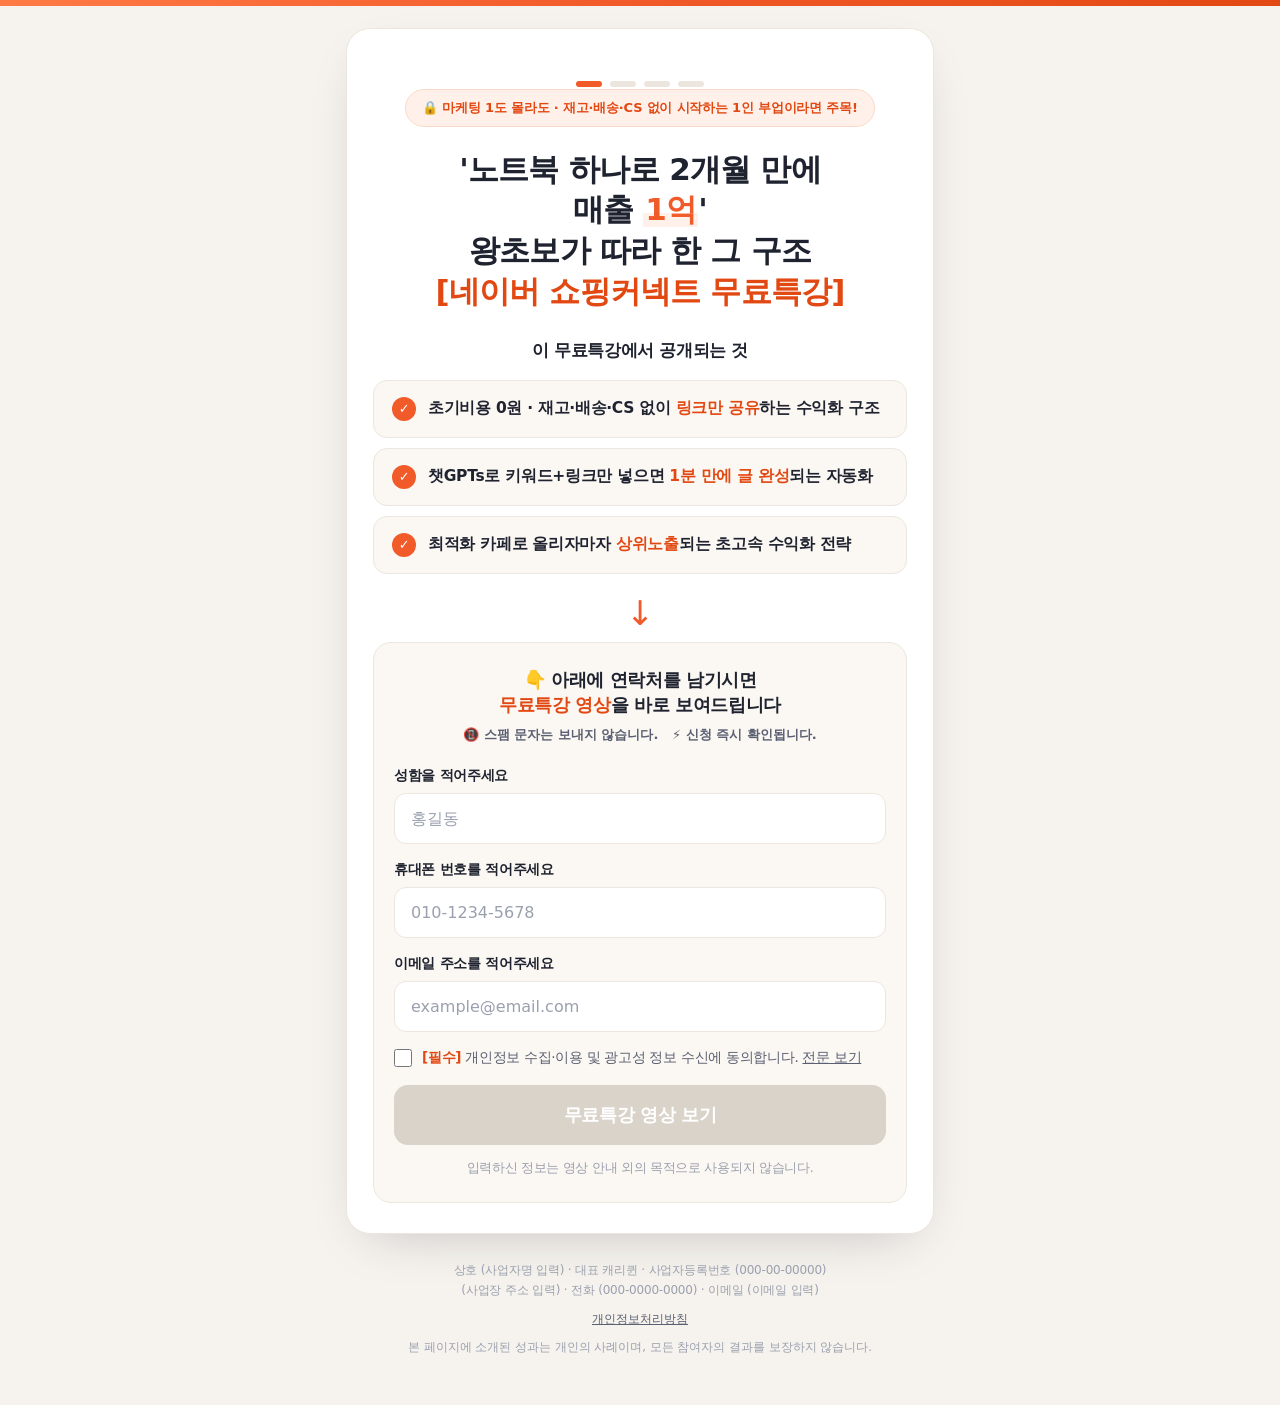
==== index.html @ 48c84d7c "확인문자 자동발송 추가 (DirectSend 서버리스 함수) - api/confirm-sms.js: DirectSend sms_change_word 호출(서버 전용, 키 비노출) " ====
<!DOCTYPE html>
<html lang="ko">
<head>
<meta charset="UTF-8" />
<meta name="viewport" content="width=device-width, initial-scale=1.0" />
<title>노트북 하나로 2개월 매출 1억 | 네이버 쇼핑커넥트 무료특강</title>
<meta name="description" content="왕초보도 따라한 네이버 쇼핑커넥트 수익화 무료특강. 초기비용 0원·재고 없이 링크만 공유하는 수익화 구조를 공개합니다." />
<meta property="og:type" content="website" />
<meta property="og:title" content="노트북 하나로 2개월 매출 1억 | 쇼핑커넥트 무료특강" />
<meta property="og:description" content="왕초보도 가능한 네이버 쇼핑커넥트 수익화. 무료특강 영상을 바로 받아보세요." />
<meta property="og:locale" content="ko_KR" />
<link rel="stylesheet" href="/assets/css/common.css" />
</head>
<body>
  <div class="topbar"></div>

  <main class="wrap">
    <section class="card">

      <!-- 퍼널 스텝: 1/4 -->
      <div class="steps"><span class="dot on"></span><span class="dot"></span><span class="dot"></span><span class="dot"></span></div>

      <div class="eyebrow-row">
        <span class="eyebrow">🔒 마케팅 1도 몰라도 · 재고·배송·CS 없이 시작하는 1인 부업이라면 주목!</span>
      </div>

      <h1>
        '노트북 하나로 2개월 만에<br />
        매출 <span class="hl">1억</span>'<br />
        왕초보가 따라 한 그 구조<br />
        <span class="box">[네이버 쇼핑커넥트 무료특강]</span>
      </h1>

      <p class="lead">이 무료특강에서 공개되는 것</p>

      <div class="benefits">
        <div class="benefit"><span class="chk">✓</span><span>초기비용 0원 · 재고·배송·CS 없이 <b>링크만 공유</b>하는 수익화 구조</span></div>
        <div class="benefit"><span class="chk">✓</span><span>챗GPTs로 키워드+링크만 넣으면 <b>1분 만에 글 완성</b>되는 자동화</span></div>
        <div class="benefit"><span class="chk">✓</span><span>최적화 카페로 올리자마자 <b>상위노출</b>되는 초고속 수익화 전략</span></div>
      </div>

      <div class="arrow">↓</div>

      <!-- 신청 폼 → 스티비 -->
      <div class="form-card">
        <form id="optin" name="stb_subscribe_form"
              action="https://stibee.com/api/v1.0/lists/xaS0ekIoukh2lSJZ5BQAuS59LAWE8g==/public/subscribers"
              method="POST" accept-charset="utf-8" novalidate>
          <p class="form-title">👇 아래에 연락처를 남기시면<br /><b>무료특강 영상</b>을 바로 보여드립니다</p>
          <p class="assure"><span>📵 스팸 문자는 보내지 않습니다.</span> &nbsp; <span>⚡ 신청 즉시 확인됩니다.</span></p>

          <label class="field">
            <span class="lb">성함을 적어주세요</span>
            <input type="text" name="name" placeholder="홍길동" autocomplete="name" required />
          </label>
          <label class="field">
            <span class="lb">휴대폰 번호를 적어주세요</span>
            <input type="tel" name="phone" placeholder="010-1234-5678" autocomplete="tel" inputmode="numeric" required />
          </label>
          <label class="field">
            <span class="lb">이메일 주소를 적어주세요</span>
            <input type="email" name="email" placeholder="example@email.com" autocomplete="email" required />
          </label>

          <div class="consent">
            <input type="checkbox" id="agree" name="agree" />
            <label for="agree"><b>[필수]</b> 개인정보 수집·이용 및 광고성 정보 수신에 동의합니다. <a id="termsToggle">전문 보기</a></label>
          </div>
          <div class="terms-box" id="terms">
            <b>[개인정보 수집·이용 동의]</b><br />
            · 수집 항목: 성함, 휴대폰 번호, 이메일 주소<br />
            · 수집 목적: 무료특강 영상 안내 및 관련 안내·광고성 정보 전달<br />
            · 보유·이용 기간: 수집일로부터 1년 또는 동의 철회 시까지<br />
            · 귀하는 동의를 거부할 권리가 있으나, 미동의 시 무료특강 영상 안내가 제한됩니다.
          </div>

          <button type="submit" class="cta" id="submitBtn" disabled>무료특강 영상 보기</button>
          <p class="footnote">입력하신 정보는 영상 안내 외의 목적으로 사용되지 않습니다.</p>
        </form>

        <div class="success" id="success">
          <div class="ic">🎉</div>
          <h3>신청이 완료되었습니다!</h3>
          <p>지금 바로 무료특강 영상을 확인하세요.<br />(입력하신 이메일로도 링크를 보내드립니다)</p>
          <a href="/watch" class="cta" style="margin-top:16px;">▶ 지금 바로 무료특강 영상 보기</a>
        </div>
      </div>

    </section>
  </main>

  <footer>
    <p class="biz">
      상호 (사업자명 입력) · 대표 캐리퀸 · 사업자등록번호 (000-00-00000)<br />
      (사업장 주소 입력) · 전화 (000-0000-0000) · 이메일 (이메일 입력)
    </p>
    <div class="links"><a href="/privacy">개인정보처리방침</a></div>
    <p class="disc">본 페이지에 소개된 성과는 개인의 사례이며, 모든 참여자의 결과를 보장하지 않습니다.</p>
  </footer>

<script>
  var form=document.getElementById('optin'), agree=document.getElementById('agree'),
      btn=document.getElementById('submitBtn'), terms=document.getElementById('terms');
  agree.addEventListener('change',function(){btn.disabled=!agree.checked;});
  document.getElementById('termsToggle').addEventListener('click',function(){terms.classList.toggle('open');});
  form.phone.addEventListener('input',function(e){
    var v=e.target.value.replace(/[^0-9]/g,'').slice(0,11);
    if(v.length<4)e.target.value=v;
    else if(v.length<8)e.target.value=v.slice(0,3)+'-'+v.slice(3);
    else e.target.value=v.slice(0,3)+'-'+v.slice(3,7)+'-'+v.slice(7);
  });
  form.addEventListener('submit',function(e){
    e.preventDefault();
    var name=form.name.value.trim(), phone=form.phone.value.trim(), email=form.email.value.trim();
    if(!name){alert('성함을 입력해 주세요.');form.name.focus();return;}
    if(phone.replace(/[^0-9]/g,'').length<10){alert('휴대폰 번호를 정확히 입력해 주세요.');form.phone.focus();return;}
    if(!/^[^@\s]+@[^@\s]+\.[^@\s]+$/.test(email)){alert('이메일 주소를 정확히 입력해 주세요.');form.email.focus();return;}
    if(!agree.checked){alert('개인정보 수집·이용에 동의해 주세요.');return;}

    // ── 스티비(Stibee) 주소록으로 전송 ──
    var STIBEE_ENDPOINT='https://stibee.com/api/v1.0/lists/xaS0ekIoukh2lSJZ5BQAuS59LAWE8g==/public/subscribers';
    btn.disabled=true; btn.textContent='전송 중...';
    var payload=new URLSearchParams();
    payload.append('email',email); payload.append('name',name); payload.append('phone',phone);
    fetch(STIBEE_ENDPOINT,{method:'POST',mode:'no-cors',
      headers:{'Content-Type':'application/x-www-form-urlencoded;charset=UTF-8'},
      body:payload.toString()
    }).then(showSuccess).catch(function(err){console.error('Stibee 전송 오류:',err);showSuccess();});

    // ── DirectSend 확인문자 발송 (서버리스 /api/confirm-sms 경유) ──
    // 실패해도 신청 자체는 유효하므로 비차단(best-effort)으로 처리합니다.
    fetch('/api/confirm-sms',{method:'POST',
      headers:{'Content-Type':'application/json'},
      body:JSON.stringify({name:name,phone:phone})
    }).then(function(r){return r.json();})
      .then(function(d){if(!d.ok)console.warn('확인문자 미발송:',d);})
      .catch(function(e){console.warn('확인문자 요청 오류:',e);});

    function showSuccess(){
      form.style.display='none';
      var s=document.getElementById('success');
      s.style.display='block';
      s.scrollIntoView({behavior:'smooth',block:'center'});
    }
  });
</script>
</body>
</html>
---- assets/css/common.css ----
/* ============================================================
   쇼핑커넥트 퍼널 · 공용 디자인 시스템 (common.css)
   1~4차 랜딩이 이 파일 하나를 공유합니다.
   ============================================================ */

:root{
  /* 브랜드 컬러 (강의안 오렌지 기준) */
  --brand:#F15A29;
  --brand-strong:#E24812;
  --brand-soft:#FFF1EA;
  --brand-line:#FBD9C9;
  --ink:#1F2330;
  --ink-soft:#5A6072;
  --muted:#9AA0AE;
  --card:#FFFFFF;
  --page:#F6F3EE;
  --tint:#FBF7F2;
  --border:#ECE6DE;
  --gold:#C9A84C;   /* 필요 시 프리미엄 강조용 */
}

*{box-sizing:border-box;margin:0;padding:0;}
html{-webkit-text-size-adjust:100%;scroll-behavior:smooth;}
body{
  font-family:"Pretendard","-apple-system",BlinkMacSystemFont,"Apple SD Gothic Neo","Malgun Gothic","맑은 고딕",system-ui,sans-serif;
  background:var(--page);
  color:var(--ink);
  line-height:1.5;
  -webkit-font-smoothing:antialiased;
  padding:0 0 48px;
}

/* 상단 브랜드 라인 */
.topbar{height:6px;width:100%;background:linear-gradient(90deg,#FF7A45,var(--brand),var(--brand-strong));}

.wrap{max-width:620px;margin:0 auto;padding:0 16px;}
.center{text-align:center;}
.hl{color:var(--brand);background:linear-gradient(transparent 62%, var(--brand-soft) 62%);padding:0 2px;}

.card{
  background:var(--card);
  border:1px solid var(--border);
  border-radius:24px;
  margin-top:22px;
  padding:34px 26px 30px;
  box-shadow:0 18px 50px -24px rgba(31,35,48,.28);
}

/* ── 스텝 인디케이터 (1·2·3·4단계 표시) ── */
.steps{display:flex;justify-content:center;gap:8px;margin:18px 0 2px;}
.steps .dot{
  width:26px;height:6px;border-radius:999px;background:var(--border);
}
.steps .dot.on{background:var(--brand);}

/* ── 아이라벨 배지 ── */
.eyebrow-row{text-align:center;margin-bottom:22px;}
.eyebrow{
  display:inline-flex;align-items:center;gap:6px;
  background:var(--brand-soft);color:var(--brand-strong);
  border:1px solid var(--brand-line);
  font-size:13px;font-weight:700;padding:9px 16px;border-radius:999px;
  line-height:1.35;letter-spacing:-.2px;
}

h1{
  font-size:31px;font-weight:800;letter-spacing:-.8px;line-height:1.32;
  text-align:center;color:var(--ink);word-break:keep-all;
}
h1 .box{display:inline-block;color:var(--brand-strong);}

h2{font-size:22px;font-weight:800;letter-spacing:-.5px;line-height:1.4;color:var(--ink);word-break:keep-all;}

.lead{text-align:center;font-size:17px;font-weight:800;color:var(--ink);margin:26px 0 16px;letter-spacing:-.4px;}
.sub{text-align:center;font-size:15px;color:var(--ink-soft);line-height:1.7;letter-spacing:-.3px;word-break:keep-all;}

/* ── 혜택/체크 리스트 ── */
.benefits{display:flex;flex-direction:column;gap:10px;}
.benefit{
  display:flex;align-items:center;gap:12px;
  background:var(--tint);border:1px solid var(--border);border-radius:14px;
  padding:16px 18px;font-size:15.5px;font-weight:600;color:var(--ink);
  letter-spacing:-.3px;word-break:keep-all;
}
.benefit .chk{
  flex:0 0 24px;height:24px;border-radius:50%;background:var(--brand);color:#fff;
  display:flex;align-items:center;justify-content:center;font-size:13px;font-weight:900;
}
.benefit b{color:var(--brand-strong);}

.arrow{text-align:center;color:var(--brand);font-size:34px;margin:22px 0 6px;line-height:1;}

/* ── 폼 ── */
.form-card{background:var(--tint);border:1px solid var(--border);border-radius:18px;padding:24px 20px;margin-top:12px;}
.form-title{text-align:center;font-size:18px;font-weight:800;color:var(--ink);letter-spacing:-.4px;line-height:1.4;margin-bottom:8px;word-break:keep-all;}
.form-title b{color:var(--brand-strong);}
.assure{text-align:center;font-size:13px;color:var(--ink-soft);font-weight:600;margin-bottom:20px;}
.assure span{white-space:nowrap;}

label.field{display:block;margin-bottom:15px;}
label.field .lb{display:block;font-size:14px;font-weight:700;color:var(--ink);margin-bottom:7px;letter-spacing:-.3px;}
input[type=text],input[type=tel],input[type=email],select,textarea{
  width:100%;font-size:16px;color:var(--ink);background:#fff;
  border:1px solid var(--border);border-radius:12px;padding:15px 16px;outline:none;
  transition:border-color .15s, box-shadow .15s;font-family:inherit;
}
input::placeholder,textarea::placeholder{color:var(--muted);}
input:focus,select:focus,textarea:focus{border-color:var(--brand);box-shadow:0 0 0 3px var(--brand-soft);}

.consent{display:flex;align-items:flex-start;gap:10px;margin:6px 0 18px;font-size:13.5px;color:var(--ink-soft);line-height:1.5;letter-spacing:-.3px;}
.consent input{margin-top:2px;width:18px;height:18px;accent-color:var(--brand);flex:0 0 auto;}
.consent b{color:var(--brand-strong);}
.consent a{color:var(--ink-soft);text-decoration:underline;cursor:pointer;}

/* ── CTA 버튼 ── */
.cta{
  display:block;width:100%;text-align:center;text-decoration:none;border:none;cursor:pointer;
  font-family:inherit;font-size:18px;font-weight:800;letter-spacing:-.4px;color:#fff;
  background:linear-gradient(180deg,#FF7A45,var(--brand));border-radius:14px;padding:18px;
  box-shadow:0 12px 26px -12px rgba(226,72,18,.7);
  transition:transform .06s ease, filter .15s;
}
.cta:hover{filter:brightness(1.04);}
.cta:active{transform:translateY(1px);}
.cta:disabled{background:#D9D3CA;color:#fff;box-shadow:none;cursor:not-allowed;}
.cta.ghost{background:#fff;color:var(--brand-strong);border:2px solid var(--brand-line);box-shadow:none;}

.footnote{text-align:center;font-size:12.5px;color:var(--muted);margin-top:14px;letter-spacing:-.3px;}

/* ── 성공 상태 ── */
.success{display:none;text-align:center;padding:26px 8px;}
.success .ic{font-size:44px;}
.success h3{font-size:20px;font-weight:800;margin:10px 0 6px;color:var(--brand-strong);}
.success p{font-size:15px;color:var(--ink-soft);line-height:1.6;}

/* ── 영상 (2차) ── */
.video-box{position:relative;width:100%;aspect-ratio:16/9;background:#111;border-radius:16px;overflow:hidden;margin:6px 0 4px;border:1px solid var(--border);}
.video-box iframe,.video-box video{position:absolute;inset:0;width:100%;height:100%;border:0;}
.video-ph{position:absolute;inset:0;display:flex;flex-direction:column;align-items:center;justify-content:center;color:#fff;background:linear-gradient(135deg,#2a2118,#3a2a1a);gap:8px;}
.video-ph .play{width:64px;height:64px;border-radius:50%;background:var(--brand);display:flex;align-items:center;justify-content:center;font-size:24px;}
.video-ph small{color:#d9cfc2;font-size:13px;}

/* ── 오퍼 카드 (3차) ── */
.offer-grid{display:flex;flex-direction:column;gap:16px;margin-top:8px;}
.offer{background:#fff;border:1px solid var(--border);border-radius:18px;padding:22px 20px;position:relative;}
.offer.premium{border:2px solid var(--brand);box-shadow:0 16px 40px -22px rgba(226,72,18,.55);}
.offer .tag{display:inline-block;font-size:12px;font-weight:800;color:var(--brand-strong);background:var(--brand-soft);border:1px solid var(--brand-line);padding:4px 10px;border-radius:999px;margin-bottom:10px;}
.offer .oname{font-size:19px;font-weight:800;letter-spacing:-.4px;}
.offer .price-old{color:var(--muted);text-decoration:line-through;font-size:14px;margin-top:8px;}
.offer .price{font-size:26px;font-weight:800;color:var(--ink);margin:2px 0 4px;}
.offer .price b{color:var(--brand-strong);}
.offer .permo{font-size:13px;color:var(--ink-soft);}
.offer ul{list-style:none;margin:14px 0 0;display:flex;flex-direction:column;gap:8px;}
.offer li{display:flex;gap:8px;font-size:14.5px;color:var(--ink);line-height:1.5;letter-spacing:-.3px;}
.offer li::before{content:"✓";color:var(--brand);font-weight:900;flex:0 0 auto;}
.badge-scarce{display:inline-block;background:#E24812;color:#fff;font-size:12px;font-weight:800;padding:5px 12px;border-radius:999px;}

/* ── 통계/증거 ── */
.stat-row{display:flex;gap:10px;margin:8px 0;}
.stat{flex:1;background:var(--tint);border:1px solid var(--border);border-radius:14px;padding:16px 10px;text-align:center;}
.stat .num{font-size:24px;font-weight:800;color:var(--brand-strong);letter-spacing:-.5px;}
.stat .lbl{font-size:12.5px;color:var(--ink-soft);margin-top:4px;}

/* ── FAQ ── */
.faq{background:var(--tint);border:1px solid var(--border);border-radius:14px;padding:16px 18px;margin-bottom:10px;}
.faq .q{font-weight:800;font-size:15px;color:var(--ink);letter-spacing:-.3px;}
.faq .a{font-size:14px;color:var(--ink-soft);line-height:1.6;margin-top:6px;letter-spacing:-.3px;word-break:keep-all;}

/* ── 섹션 여백 ── */
.section{margin-top:30px;}
.divider{height:1px;background:var(--border);margin:26px 0;}

/* ── 푸터 ── */
footer{max-width:620px;margin:26px auto 0;padding:0 22px;text-align:center;}
footer .biz{font-size:12px;color:var(--muted);line-height:1.7;letter-spacing:-.2px;}
footer .links{margin:10px 0;font-size:12px;}
footer .links a{color:var(--ink-soft);text-decoration:underline;margin:0 6px;cursor:pointer;}
footer .disc{font-size:11.5px;color:var(--muted);margin-top:8px;line-height:1.6;}

/* 약관 토글 */
.terms-box{display:none;background:#fff;border:1px solid var(--border);border-radius:12px;padding:14px 16px;margin-top:8px;font-size:12.5px;color:var(--ink-soft);line-height:1.65;text-align:left;}
.terms-box.open{display:block;}

@media (max-width:400px){
  h1{font-size:27px;}
  .card{padding:28px 18px 24px;}
}
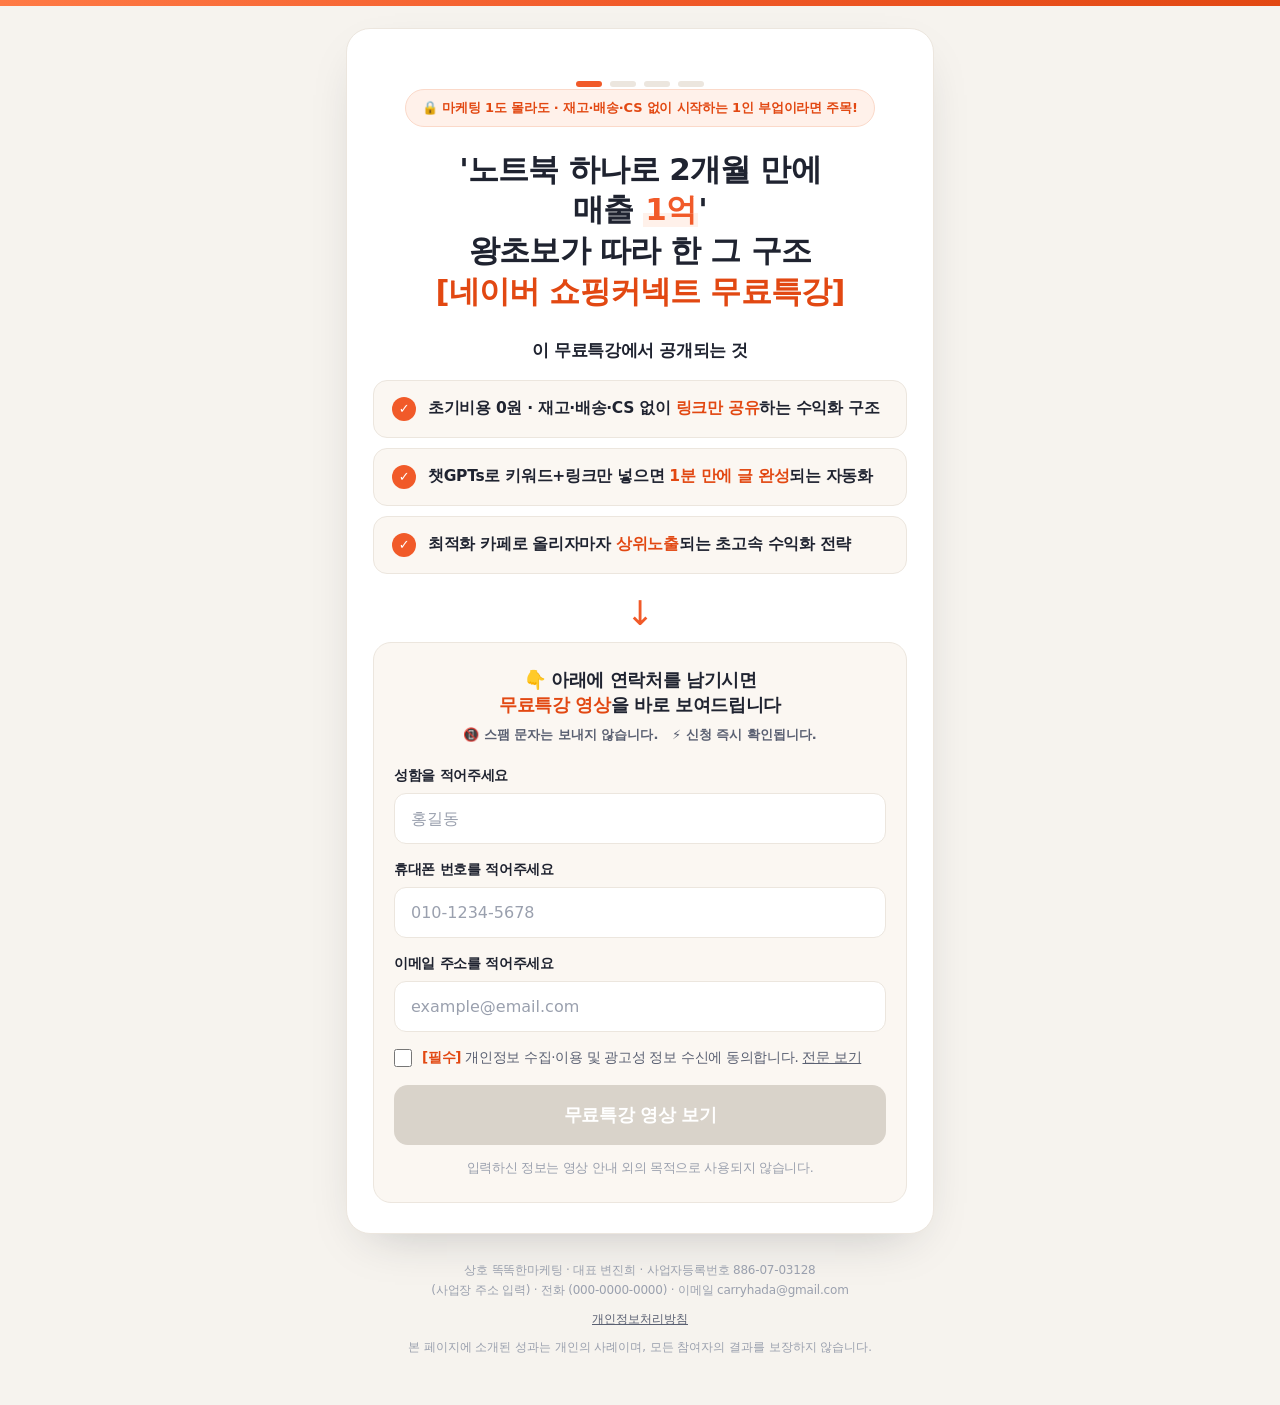
==== commit 4df784de: "2차 영상 ID 세팅 + 사업자 정보 반영 - watch: 유튜브 영상 Cc7eM5fo8E4 연결, 카운트다운 388초(영상 87%) - 전 페이지 푸터: 상호 똑똑한마케팅·대표 " ====
--- a/index.html
+++ b/index.html
@@ -91,8 +91,8 @@
 
   <footer>
     <p class="biz">
-      상호 (사업자명 입력) · 대표 캐리퀸 · 사업자등록번호 (000-00-00000)<br />
-      (사업장 주소 입력) · 전화 (000-0000-0000) · 이메일 (이메일 입력)
+      상호 똑똑한마케팅 · 대표 변진희 · 사업자등록번호 886-07-03128<br />
+      (사업장 주소 입력) · 전화 (000-0000-0000) · 이메일 carryhada@gmail.com
     </p>
     <div class="links"><a href="/privacy">개인정보처리방침</a></div>
     <p class="disc">본 페이지에 소개된 성과는 개인의 사례이며, 모든 참여자의 결과를 보장하지 않습니다.</p>
@@ -136,6 +136,14 @@
       .then(function(d){if(!d.ok)console.warn('확인문자 미발송:',d);})
       .catch(function(e){console.warn('확인문자 요청 오류:',e);});
 
+    // ── 구글시트 자동 리스트업 (서버리스 /api/save-lead 경유) ──
+    fetch('/api/save-lead',{method:'POST',
+      headers:{'Content-Type':'application/json'},
+      body:JSON.stringify({name:name,phone:phone,email:email,source:'optin-1'})
+    }).then(function(r){return r.json();})
+      .then(function(d){if(!d.ok)console.warn('시트 저장 실패:',d);})
+      .catch(function(e){console.warn('시트 요청 오류:',e);});
+
     function showSuccess(){
       form.style.display='none';
       var s=document.getElementById('success');
